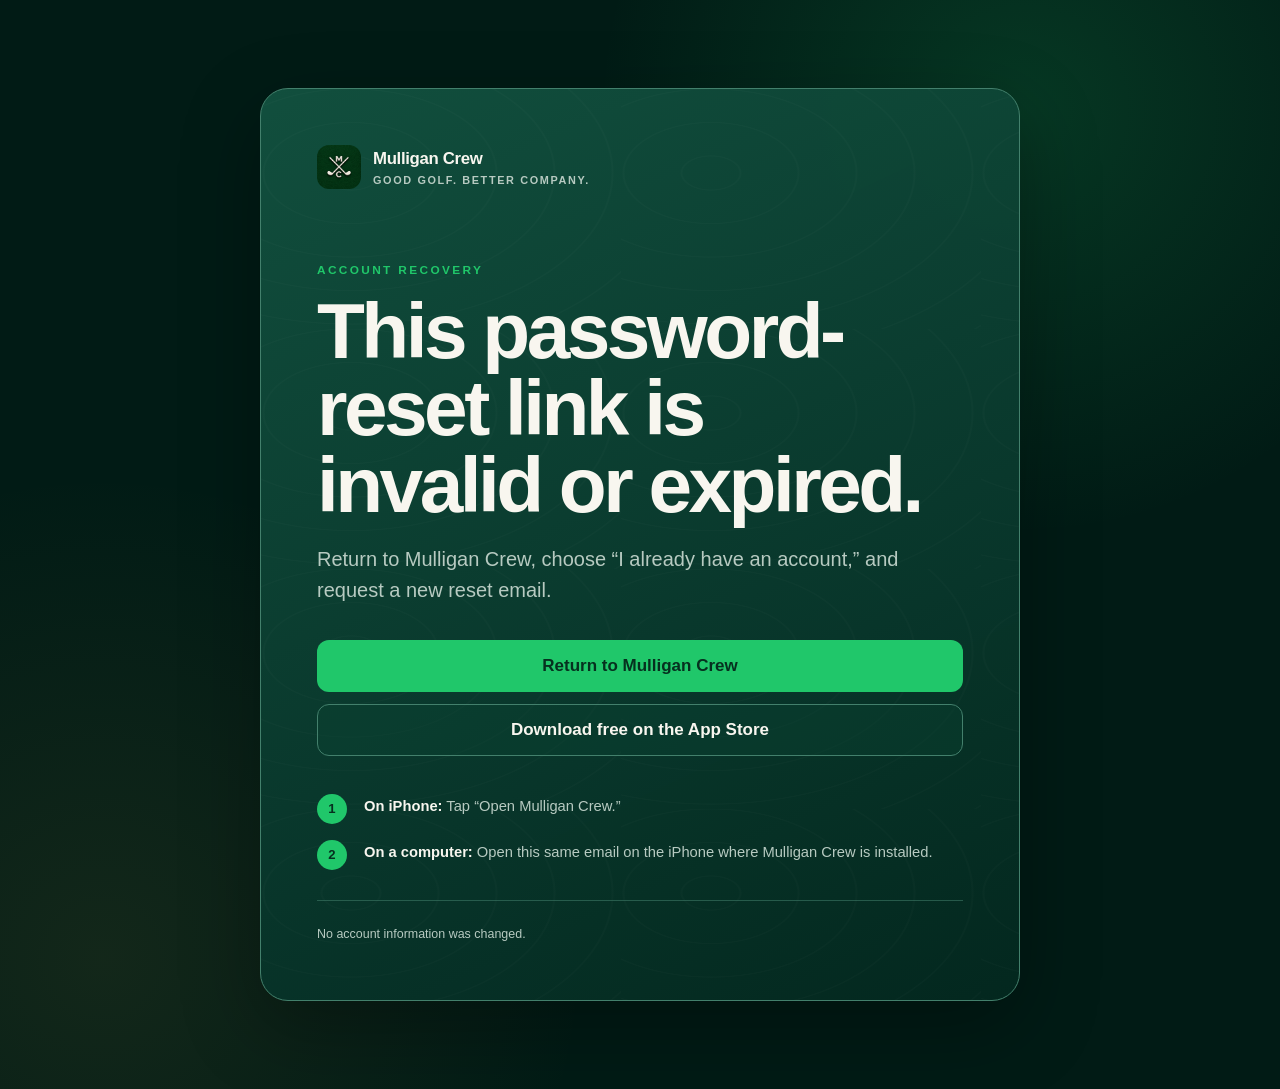
==== reset-password/index.html @ c847ba89 "Add password recovery universal link" ====
<!doctype html>
<html lang="en">
<head>
  <meta charset="utf-8" />
  <meta name="viewport" content="width=device-width, initial-scale=1" />
  <title>Reset your password — Mulligan Crew</title>
  <meta name="description" content="Open your secure Mulligan Crew password-recovery link in the iPhone app." />
  <meta name="theme-color" content="#03271F" />
  <meta name="robots" content="noindex,nofollow" />
  <link rel="icon" href="/assets/brand-tile.png" />
  <link rel="apple-touch-icon" href="/assets/brand-tile.png" />
  <link rel="stylesheet" href="/assets/site.css?v=20261125-1" />
  <script defer src="/assets/password-reset.js?v=20261125-1"></script>
</head>
<body class="invite-page">
  <main class="invite-shell">
    <section class="invite-card" aria-labelledby="reset-title">
      <a class="brand invite-brand" href="/" aria-label="Mulligan Crew home">
        <img src="/assets/brand-tile.png" width="52" height="52" alt="" />
        <span>
          <strong>Mulligan Crew</strong>
          <small>Good golf. Better company.</small>
        </span>
      </a>

      <div class="invite-copy">
        <p class="eyebrow">Account recovery</p>
        <h1 id="reset-title">Choose a new password in Mulligan Crew.</h1>
        <p class="lede" id="reset-description">For your security, finish this reset in the Mulligan Crew app on your iPhone.</p>
      </div>

      <div class="invite-actions">
        <a class="button-primary invite-button" id="open-app" href="mulligan-crew:///reset-password">Open Mulligan Crew</a>
        <a class="button-secondary invite-button" href="https://apps.apple.com/us/app/mulligan-crew/id6759926474">Download free on the App Store</a>
      </div>

      <div class="invite-steps" aria-label="How to reset your password">
        <div><span>1</span><p><strong>On iPhone:</strong> Tap “Open Mulligan Crew.”</p></div>
        <div><span>2</span><p><strong>On a computer:</strong> Open this same email on the iPhone where Mulligan Crew is installed.</p></div>
      </div>

      <p class="invite-note" id="reset-note">This recovery link is temporary and is handled only on your device.</p>
    </section>
  </main>
</body>
</html>
---- assets/site.css ----
:root {
  --clubhouse-950: #03271f;
  --course-1000: #011b15;
  --surface-green: #0b4333;
  --surface-pressed: #12513f;
  --line-green: #39705f;
  --outline-strong: #43806c;
  --action: #20c76a;
  --action-pressed: #17aa58;
  --action-dark: #06301f;
  --cream: #f5f0e5;
  --scorecard: #fffdf8;
  --ink: #12231c;
  --muted-light: #5a6861;
  --text-primary: #f8f6ef;
  --text-secondary: #b7cac1;
  --gold: #c9a34a;
  --warning: #e4a63a;
  --danger: #d95b57;
  --page: min(1180px, calc(100% - 40px));
  --shadow: 0 26px 80px rgba(0, 0, 0, 0.3);
}

*, *::before, *::after { box-sizing: border-box; }
html { scroll-behavior: smooth; scroll-padding-top: 92px; }
body {
  margin: 0;
  background: var(--course-1000);
  color: var(--text-primary);
  font-family: -apple-system, BlinkMacSystemFont, "SF Pro Display", "SF Pro Text", "Helvetica Neue", Arial, sans-serif;
  font-size: 17px;
  line-height: 1.55;
  overflow-x: hidden;
  -webkit-font-smoothing: antialiased;
}
img { display: block; max-width: 100%; height: auto; }
a { color: inherit; }
button, a { -webkit-tap-highlight-color: transparent; }

.invite-page {
  min-height: 100vh;
  background:
    radial-gradient(circle at 80% 10%, rgba(32, 199, 106, 0.17), transparent 30%),
    radial-gradient(circle at 8% 88%, rgba(201, 163, 74, 0.09), transparent 32%),
    var(--course-1000);
}
.invite-shell {
  width: min(760px, calc(100% - 32px));
  min-height: 100vh;
  margin: 0 auto;
  padding: clamp(32px, 8vw, 88px) 0;
  display: grid;
  place-items: center;
}
.invite-card {
  position: relative;
  width: 100%;
  overflow: hidden;
  padding: clamp(26px, 6vw, 56px);
  border: 1px solid var(--outline-strong);
  border-radius: 28px;
  background: linear-gradient(155deg, rgba(18, 81, 63, 0.96), rgba(3, 39, 31, 0.98));
  box-shadow: var(--shadow);
}
.invite-card::after {
  content: "";
  position: absolute;
  inset: 0;
  pointer-events: none;
  opacity: 0.12;
  background-image: repeating-radial-gradient(ellipse at 25% 35%, transparent 0 28px, rgba(183, 202, 193, 0.18) 29px 30px, transparent 31px 58px);
  background-size: 360px 240px;
}
.invite-card > * { position: relative; z-index: 1; }
.invite-brand { align-items: center; margin-bottom: clamp(42px, 8vw, 72px); }
.invite-brand img { width: 52px; height: 52px; }
.invite-brand span { display: flex; flex-direction: column; }
.invite-brand strong { font-size: 1.05rem; letter-spacing: -0.02em; }
.invite-brand small { color: var(--text-secondary); font-size: 0.68rem; font-weight: 720; letter-spacing: 0.15em; text-transform: uppercase; }
.invite-copy h1 {
  max-width: 610px;
  margin-bottom: 20px;
  font-size: clamp(2.45rem, 9vw, 4.9rem);
  line-height: 0.98;
}
.invite-copy .lede { margin-bottom: 0; }
.invite-code-wrap {
  margin: 34px 0 0;
  padding: 20px 22px;
  border: 1px solid rgba(67, 128, 108, 0.85);
  border-radius: 16px;
  background: rgba(1, 27, 21, 0.62);
}
.invite-code-wrap span { display: block; color: var(--text-secondary); font-size: 0.76rem; font-weight: 720; letter-spacing: 0.11em; text-transform: uppercase; }
.invite-code-wrap strong { display: block; margin-top: 5px; color: var(--cream); font-size: clamp(1.65rem, 6vw, 2.45rem); letter-spacing: 0.11em; }
.invite-actions { margin-top: 34px; display: grid; grid-template-columns: 1fr; gap: 12px; }
.invite-button { width: 100%; min-height: 58px; text-align: center; }
.invite-steps { margin-top: 38px; display: grid; gap: 16px; }
.invite-steps > div { display: grid; grid-template-columns: 34px 1fr; gap: 13px; align-items: start; }
.invite-steps span { width: 30px; height: 30px; display: grid; place-items: center; border-radius: 50%; color: var(--action-dark); background: var(--action); font-size: 0.82rem; font-weight: 800; }
.invite-steps p { margin: 1px 0 0; color: var(--text-secondary); font-size: 0.92rem; }
.invite-steps strong { color: var(--text-primary); }
.invite-note { margin: 30px 0 0; padding-top: 24px; border-top: 1px solid rgba(67, 128, 108, 0.55); color: var(--text-secondary); font-size: 0.78rem; }

.skip-link {
  position: fixed;
  top: 10px;
  left: 10px;
  z-index: 1000;
  padding: 12px 16px;
  border-radius: 10px;
  background: var(--cream);
  color: var(--ink);
  transform: translateY(-150%);
}
.skip-link:focus { transform: translateY(0); }

:focus-visible {
  outline: 3px solid var(--action);
  outline-offset: 3px;
}

.site-nav {
  position: sticky;
  top: 0;
  z-index: 100;
  min-height: 76px;
  border-bottom: 1px solid rgba(67, 128, 108, 0.36);
  background: rgba(1, 27, 21, 0.94);
  backdrop-filter: blur(18px);
}
.nav-inner {
  width: var(--page);
  min-height: 76px;
  margin: 0 auto;
  display: flex;
  align-items: center;
  justify-content: space-between;
  gap: 24px;
}
.brand {
  display: inline-flex;
  align-items: center;
  gap: 12px;
  text-decoration: none;
  font-size: 1.02rem;
  font-weight: 760;
  letter-spacing: -0.02em;
  white-space: nowrap;
}
.brand img {
  width: 44px;
  height: 44px;
  border-radius: 12px;
}
.nav-links {
  display: flex;
  align-items: center;
  gap: 28px;
}
.nav-links > a {
  color: var(--text-secondary);
  font-size: 0.86rem;
  font-weight: 640;
  text-decoration: none;
}
.nav-links > a:hover { color: var(--text-primary); }
.nav-cta,
.button-primary,
.button-secondary {
  min-height: 52px;
  display: inline-flex;
  align-items: center;
  justify-content: center;
  border-radius: 12px;
  padding: 0 22px;
  font-weight: 760;
  text-decoration: none;
  transition: background 160ms ease, border-color 160ms ease, transform 160ms ease;
}
.nav-cta,
.button-primary {
  color: var(--action-dark) !important;
  background: var(--action);
}
.nav-cta { min-height: 44px; padding-inline: 18px; }
.nav-cta:hover,
.button-primary:hover { background: var(--action-pressed); transform: translateY(-1px); }
.button-secondary {
  border: 1px solid var(--outline-strong);
  color: var(--text-primary);
  background: rgba(11, 67, 51, 0.34);
}
.button-secondary:hover { border-color: var(--action); background: rgba(18, 81, 63, 0.62); }

.eyebrow {
  margin: 0 0 14px;
  color: var(--action);
  font-size: 0.74rem;
  font-weight: 800;
  letter-spacing: 0.2em;
  text-transform: uppercase;
}
h1, h2, h3, p { margin-top: 0; }
h1, h2, h3 {
  letter-spacing: -0.045em;
  text-wrap: balance;
}
h1 {
  margin-bottom: 24px;
  font-size: clamp(3.2rem, 7vw, 6.6rem);
  line-height: 0.96;
  font-weight: 790;
}
h2 {
  margin-bottom: 20px;
  font-size: clamp(2.35rem, 5vw, 4.4rem);
  line-height: 1;
  font-weight: 770;
}
h3 {
  margin-bottom: 10px;
  font-size: 1.35rem;
  line-height: 1.15;
}
.lede {
  max-width: 650px;
  color: var(--text-secondary);
  font-size: clamp(1.05rem, 2vw, 1.25rem);
}

.hero {
  position: relative;
  min-height: calc(100vh - 76px);
  overflow: hidden;
  background:
    radial-gradient(circle at 86% 14%, rgba(32, 199, 106, 0.16), transparent 28%),
    radial-gradient(circle at 3% 70%, rgba(201, 163, 74, 0.07), transparent 28%),
    var(--course-1000);
}
.hero::before,
.story-panel::before,
.final-cta::before {
  content: "";
  position: absolute;
  inset: 0;
  pointer-events: none;
  opacity: 0.19;
  background-image:
    repeating-radial-gradient(ellipse at 20% 40%, transparent 0 28px, rgba(183, 202, 193, 0.14) 29px 30px, transparent 31px 56px),
    repeating-radial-gradient(ellipse at 85% 72%, transparent 0 34px, rgba(183, 202, 193, 0.11) 35px 36px, transparent 37px 68px);
  background-size: 330px 220px, 420px 290px;
}
.hero-inner {
  position: relative;
  z-index: 1;
  width: var(--page);
  min-height: calc(100vh - 76px);
  margin: 0 auto;
  padding: 88px 0 84px;
  display: grid;
  grid-template-columns: minmax(0, 1.04fr) minmax(380px, 0.96fr);
  align-items: center;
  gap: clamp(40px, 7vw, 100px);
}
.hero-copy { max-width: 700px; }
.hero-actions { display: flex; align-items: center; flex-wrap: wrap; gap: 12px; margin-top: 32px; }
.platform-note { margin-top: 20px; color: var(--text-secondary); font-size: 0.82rem; }
.hero-art {
  position: relative;
  height: 650px;
  min-height: 650px;
  display: grid;
  place-items: center;
}
.hero-photo {
  position: absolute;
  width: 88%;
  height: 76%;
  right: -6%;
  top: 12%;
  object-fit: cover;
  border: 1px solid var(--line-green);
  border-radius: 26px;
  filter: saturate(0.78) brightness(0.58);
}
.hero-screen {
  position: relative;
  z-index: 2;
  width: min(390px, 78%);
  border-radius: 24px;
  box-shadow: var(--shadow);
  transform: rotate(1.6deg);
}
.hero-screen.secondary {
  position: absolute;
  z-index: 1;
  width: min(330px, 66%);
  right: -3%;
  bottom: 1%;
  transform: rotate(4deg);
  opacity: 0.82;
}

.promise {
  border-block: 1px solid rgba(67, 128, 108, 0.42);
  background: var(--clubhouse-950);
}
.promise-grid {
  width: var(--page);
  margin: 0 auto;
  display: grid;
  grid-template-columns: repeat(3, 1fr);
}
.promise-item {
  min-height: 170px;
  padding: 40px;
  display: flex;
  flex-direction: column;
  justify-content: center;
  border-right: 1px solid rgba(67, 128, 108, 0.42);
}
.promise-item:last-child { border-right: 0; }
.promise-number {
  color: var(--action);
  font-size: 0.72rem;
  font-weight: 800;
  letter-spacing: 0.18em;
}
.promise-item strong { margin-top: 10px; font-size: 1.25rem; letter-spacing: -0.025em; }
.promise-item span:last-child { margin-top: 6px; color: var(--text-secondary); font-size: 0.92rem; }

.section { padding: 112px 0; }
.section-inner { width: var(--page); margin: 0 auto; }
.section-heading { max-width: 760px; margin-bottom: 60px; }
.section-heading .lede { max-width: 620px; }
.split-section {
  display: grid;
  grid-template-columns: minmax(0, 0.9fr) minmax(420px, 1.1fr);
  gap: clamp(48px, 8vw, 112px);
  align-items: center;
}
.split-section.reverse .split-copy { order: 2; }
.split-section.reverse .screen-stage { order: 1; }
.split-copy { max-width: 580px; }
.split-copy p { color: var(--text-secondary); }
.feature-list {
  margin: 30px 0 0;
  padding: 0;
  list-style: none;
  display: grid;
  gap: 20px;
}
.feature-list li {
  position: relative;
  padding-left: 28px;
  color: var(--text-secondary);
}
.feature-list li::before {
  content: "";
  position: absolute;
  left: 0;
  top: 0.55em;
  width: 10px;
  height: 10px;
  border: 2px solid var(--action);
  border-radius: 50%;
}
.feature-list strong { display: block; margin-bottom: 2px; color: var(--text-primary); }
.screen-stage {
  position: relative;
  min-height: 720px;
  border: 1px solid rgba(67, 128, 108, 0.5);
  border-radius: 26px;
  background:
    radial-gradient(circle at 50% 30%, rgba(32, 199, 106, 0.12), transparent 34%),
    var(--clubhouse-950);
  overflow: hidden;
}
.product-screen {
  position: absolute;
  width: min(320px, 58%);
  border-radius: 22px;
  box-shadow: var(--shadow);
}
.product-screen.primary { left: 8%; top: 7%; z-index: 2; }
.product-screen.secondary { right: 7%; bottom: 7%; z-index: 1; opacity: 0.9; }
.screen-caption {
  position: absolute;
  z-index: 4;
  right: 7%;
  top: 7%;
  max-width: 230px;
  padding: 14px 16px;
  border: 1px solid var(--line-green);
  border-radius: 12px;
  background: rgba(1, 27, 21, 0.9);
  color: var(--text-secondary);
  font-size: 0.82rem;
}
.section-contrast { background: var(--clubhouse-950); }

.depth-grid {
  margin-top: 70px;
  display: grid;
  grid-template-columns: repeat(3, 1fr);
  gap: 18px;
}
.depth-card {
  padding: 26px;
  border: 1px solid var(--line-green);
  border-radius: 16px;
  background: rgba(11, 67, 51, 0.4);
}
.depth-card .kicker { color: var(--action); font-size: 0.72rem; font-weight: 800; letter-spacing: 0.16em; text-transform: uppercase; }
.depth-card h3 { margin-top: 12px; }
.depth-card p { margin-bottom: 0; color: var(--text-secondary); font-size: 0.92rem; }

.story-panel {
  position: relative;
  overflow: hidden;
  border-radius: 28px;
  background: var(--cream);
  color: var(--ink);
}
.story-inner {
  position: relative;
  z-index: 1;
  padding: clamp(42px, 7vw, 84px);
  display: grid;
  grid-template-columns: minmax(0, 0.78fr) minmax(360px, 1.22fr);
  gap: 60px;
  align-items: center;
}
.story-copy .eyebrow { color: #0d7b43; }
.story-copy p { color: var(--muted-light); }
.story-screen {
  width: min(420px, 100%);
  margin: 0 auto;
  border-radius: 24px;
  box-shadow: 0 24px 70px rgba(18, 35, 28, 0.2);
}

.demo-card {
  display: grid;
  grid-template-columns: 0.82fr 1.18fr;
  gap: 0;
  overflow: hidden;
  border: 1px solid var(--line-green);
  border-radius: 28px;
  background: var(--surface-green);
}
.demo-copy { padding: clamp(40px, 6vw, 78px); }
.demo-copy p { color: var(--text-secondary); }
.demo-photo-wrap { position: relative; min-height: 500px; }
.demo-photo-wrap::after { content: ""; position: absolute; inset: 0; background: linear-gradient(90deg, var(--surface-green), transparent 55%); }
.demo-photo { width: 100%; height: 100%; object-fit: cover; filter: saturate(0.85); }

.origin {
  display: grid;
  grid-template-columns: 0.78fr 1.22fr;
  gap: 64px;
  align-items: start;
}
.origin-stamp {
  padding: 28px;
  border-left: 3px solid var(--gold);
  color: var(--text-secondary);
}
.origin-stamp strong { display: block; margin-bottom: 10px; color: var(--gold); font-size: 0.75rem; letter-spacing: 0.18em; text-transform: uppercase; }
.origin-copy p { color: var(--text-secondary); max-width: 690px; }

.final-cta {
  position: relative;
  overflow: hidden;
  padding: 100px 20px;
  text-align: center;
  border-block: 1px solid var(--line-green);
  background: var(--surface-green);
}
.final-cta-inner { position: relative; z-index: 1; max-width: 830px; margin: 0 auto; }
.final-cta p { max-width: 620px; margin: 0 auto 30px; color: var(--text-secondary); }

.site-footer { background: var(--course-1000); }
.footer-inner {
  width: var(--page);
  margin: 0 auto;
  padding: 62px 0 42px;
  display: grid;
  grid-template-columns: 1.2fr 0.8fr;
  gap: 48px;
}
.footer-brand p { max-width: 520px; margin: 18px 0 0; color: var(--text-secondary); font-size: 0.9rem; }
.footer-links { display: grid; grid-template-columns: repeat(2, minmax(120px, 1fr)); gap: 10px 28px; align-content: start; }
.footer-links a { color: var(--text-secondary); font-size: 0.9rem; text-underline-offset: 3px; }
.footer-meta {
  width: var(--page);
  margin: 0 auto;
  padding: 24px 0 34px;
  display: flex;
  justify-content: space-between;
  gap: 24px;
  border-top: 1px solid rgba(67, 128, 108, 0.38);
  color: var(--text-secondary);
  font-size: 0.78rem;
}

/* Support */
.support-hero {
  padding: 88px 0 68px;
  border-bottom: 1px solid var(--line-green);
  background: linear-gradient(145deg, var(--clubhouse-950), var(--course-1000));
}
.support-hero .section-inner { max-width: 880px; }
.support-main { width: min(880px, calc(100% - 40px)); margin: 0 auto; padding: 72px 0 100px; }
.support-contact {
  padding: 26px;
  margin-bottom: 26px;
  border-radius: 16px;
  background: var(--action);
  color: var(--action-dark);
}
.support-contact strong { display: block; font-size: 1.15rem; }
.support-contact a { font-weight: 760; }
.support-card {
  padding: 28px;
  margin: 16px 0;
  border: 1px solid var(--line-green);
  border-radius: 16px;
  background: rgba(11, 67, 51, 0.55);
}
.support-card h2 { margin-bottom: 8px; font-size: 1.35rem; }
.support-card p { margin-bottom: 0; color: var(--text-secondary); }

[data-reveal] { opacity: 0; transform: translateY(12px); transition: opacity 500ms ease, transform 500ms ease; }
[data-reveal].is-visible { opacity: 1; transform: none; }

@media (max-width: 960px) {
  .nav-links > a:not(.nav-cta) { display: none; }
  .hero-inner { grid-template-columns: 1fr; padding-top: 72px; }
  .hero-copy { max-width: 760px; }
  .hero-art { height: 610px; min-height: 610px; }
  .hero-photo { width: 74%; right: 2%; }
  .split-section, .story-inner, .origin { grid-template-columns: 1fr; }
  .split-section.reverse .split-copy, .split-section.reverse .screen-stage { order: initial; }
  .split-copy { max-width: 700px; }
  .screen-stage { min-height: 670px; }
  .story-copy { max-width: 680px; }
  .story-screen { width: min(430px, 90%); }
  .demo-card { grid-template-columns: 1fr; }
  .demo-photo-wrap { min-height: 380px; }
  .demo-photo-wrap::after { background: linear-gradient(180deg, var(--surface-green), transparent 45%); }
}

@media (max-width: 720px) {
  :root { --page: min(100% - 40px, 1180px); }
  body { font-size: 16px; }
  .site-nav, .nav-inner { min-height: 68px; }
  .brand span { display: none; }
  .brand img { width: 42px; height: 42px; }
  .nav-cta { font-size: 0.84rem; }
  .hero { min-height: auto; }
  .hero-inner { min-height: auto; padding: 64px 0 70px; gap: 32px; }
  h1 { font-size: clamp(3rem, 15vw, 5rem); }
  .hero-art { height: 490px; min-height: 490px; }
  .hero-photo { width: 94%; height: 74%; right: -15%; }
  .hero-screen { width: 72%; transform: rotate(1deg); }
  .hero-screen.secondary { width: 58%; right: -4%; }
  .hero-actions { align-items: stretch; flex-direction: column; }
  .hero-actions a { width: 100%; }
  .promise-grid { grid-template-columns: 1fr; }
  .promise-item { min-height: 0; padding: 28px 4px; border-right: 0; border-bottom: 1px solid rgba(67, 128, 108, 0.42); }
  .promise-item:last-child { border-bottom: 0; }
  .section { padding: 72px 0; }
  .section-heading { margin-bottom: 42px; }
  .split-section { grid-template-columns: 1fr; gap: 38px; }
  .screen-stage {
    min-height: 590px;
    margin-inline: -4px;
    overflow-x: auto;
    scroll-snap-type: x mandatory;
  }
  .product-screen { width: 78%; scroll-snap-align: center; }
  .product-screen.primary { left: 7%; top: 6%; }
  .product-screen.secondary { right: -33%; bottom: 4%; }
  .screen-caption { display: none; }
  .depth-grid { grid-template-columns: 1fr; margin-top: 46px; }
  .story-inner { padding: 40px 24px; grid-template-columns: 1fr; gap: 28px; }
  .story-screen { width: 92%; }
  .demo-photo-wrap { min-height: 310px; }
  .origin { gap: 32px; }
  .final-cta { padding: 74px 20px; }
  .footer-inner { grid-template-columns: 1fr; padding-top: 46px; }
  .footer-meta { flex-direction: column; }
}

@media (prefers-reduced-motion: reduce) {
  html { scroll-behavior: auto; }
  *, *::before, *::after { transition-duration: 0.01ms !important; animation-duration: 0.01ms !important; animation-iteration-count: 1 !important; }
  [data-reveal] { opacity: 1; transform: none; }
}
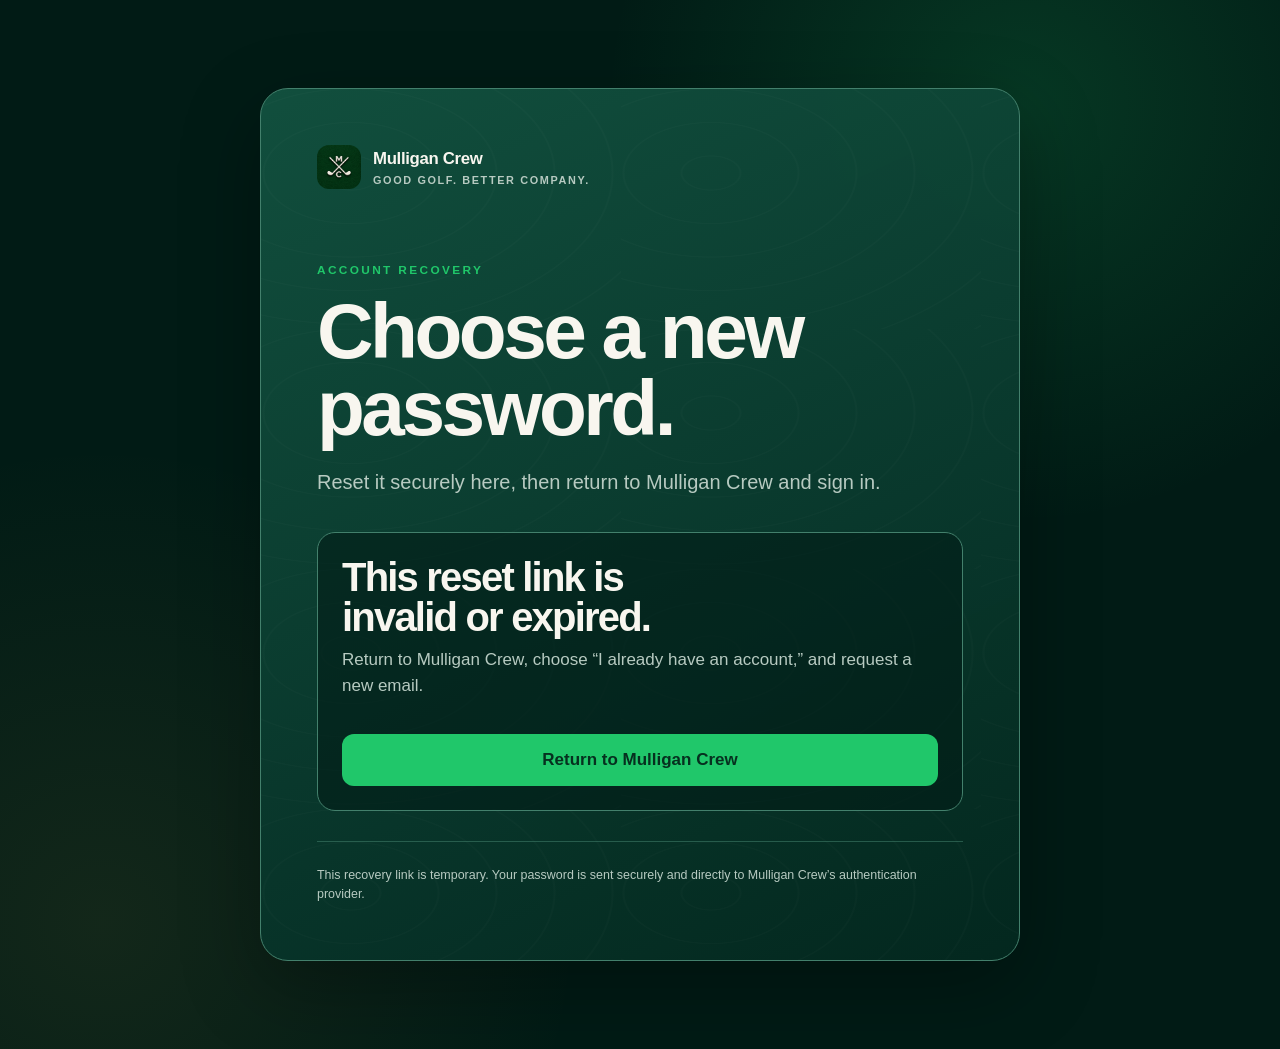
==== commit a4b158cf: "Reset account passwords on the recovery website" ====
--- a/reset-password/index.html
+++ b/reset-password/index.html
@@ -4,13 +4,14 @@
   <meta charset="utf-8" />
   <meta name="viewport" content="width=device-width, initial-scale=1" />
   <title>Reset your password — Mulligan Crew</title>
-  <meta name="description" content="Open your secure Mulligan Crew password-recovery link in the iPhone app." />
+  <meta name="description" content="Securely choose a new password for your Mulligan Crew account." />
   <meta name="theme-color" content="#03271F" />
   <meta name="robots" content="noindex,nofollow" />
+  <meta name="referrer" content="no-referrer" />
   <link rel="icon" href="/assets/brand-tile.png" />
   <link rel="apple-touch-icon" href="/assets/brand-tile.png" />
-  <link rel="stylesheet" href="/assets/site.css?v=20261125-1" />
-  <script defer src="/assets/password-reset.js?v=20261125-1"></script>
+  <link rel="stylesheet" href="/assets/site.css?v=20261125-2" />
+  <script defer src="/assets/password-reset.js?v=20261125-2"></script>
 </head>
 <body class="invite-page">
   <main class="invite-shell">
@@ -25,21 +26,47 @@
 
       <div class="invite-copy">
         <p class="eyebrow">Account recovery</p>
-        <h1 id="reset-title">Choose a new password in Mulligan Crew.</h1>
-        <p class="lede" id="reset-description">For your security, finish this reset in the Mulligan Crew app on your iPhone.</p>
+        <h1 id="reset-title">Choose a new password.</h1>
+        <p class="lede" id="reset-description">Reset it securely here, then return to Mulligan Crew and sign in.</p>
       </div>
 
-      <div class="invite-actions">
-        <a class="button-primary invite-button" id="open-app" href="mulligan-crew:///reset-password">Open Mulligan Crew</a>
-        <a class="button-secondary invite-button" href="https://apps.apple.com/us/app/mulligan-crew/id6759926474">Download free on the App Store</a>
+      <form class="reset-form" id="password-reset-form" novalidate>
+        <div class="reset-field">
+          <label for="new-password">New password</label>
+          <input id="new-password" name="new-password" type="password" minlength="6" autocomplete="new-password" required placeholder="At least 6 characters" />
+        </div>
+        <div class="reset-field">
+          <label for="confirm-password">Confirm new password</label>
+          <input id="confirm-password" name="confirm-password" type="password" minlength="6" autocomplete="new-password" required placeholder="Enter it again" />
+        </div>
+        <p class="reset-status" id="reset-status" role="status" aria-live="polite"></p>
+        <button class="button-primary invite-button reset-submit" id="reset-submit" type="submit">Save new password</button>
+      </form>
+
+      <div class="reset-result" id="reset-success" hidden>
+        <div class="reset-result-icon" aria-hidden="true">✓</div>
+        <h2>Password updated.</h2>
+        <p>Your new password is ready. Return to Mulligan Crew and sign in.</p>
+        <div class="invite-actions">
+          <a class="button-primary invite-button" href="mulligan-crew:///">Open Mulligan Crew</a>
+          <a class="button-secondary invite-button" href="https://apps.apple.com/us/app/mulligan-crew/id6759926474">View on the App Store</a>
+        </div>
+      </div>
+
+      <div class="reset-result" id="reset-invalid" hidden>
+        <h2>This reset link is invalid or expired.</h2>
+        <p>Return to Mulligan Crew, choose “I already have an account,” and request a new email.</p>
+        <div class="invite-actions">
+          <a class="button-primary invite-button" href="mulligan-crew:///">Return to Mulligan Crew</a>
+        </div>
       </div>
 
       <div class="invite-steps" aria-label="How to reset your password">
-        <div><span>1</span><p><strong>On iPhone:</strong> Tap “Open Mulligan Crew.”</p></div>
-        <div><span>2</span><p><strong>On a computer:</strong> Open this same email on the iPhone where Mulligan Crew is installed.</p></div>
+        <div><span>1</span><p><strong>Choose a password:</strong> Enter it twice and save.</p></div>
+        <div><span>2</span><p><strong>Return to the app:</strong> Sign in with your email and new password.</p></div>
       </div>
 
-      <p class="invite-note" id="reset-note">This recovery link is temporary and is handled only on your device.</p>
+      <p class="invite-note" id="reset-note">This recovery link is temporary. Your password is sent securely and directly to Mulligan Crew’s authentication provider.</p>
     </section>
   </main>
 </body>
--- a/assets/site.css
+++ b/assets/site.css
@@ -101,6 +101,32 @@
 .invite-steps p { margin: 1px 0 0; color: var(--text-secondary); font-size: 0.92rem; }
 .invite-steps strong { color: var(--text-primary); }
 .invite-note { margin: 30px 0 0; padding-top: 24px; border-top: 1px solid rgba(67, 128, 108, 0.55); color: var(--text-secondary); font-size: 0.78rem; }
+.reset-form { margin-top: 34px; display: grid; gap: 18px; }
+.reset-field { display: grid; gap: 8px; }
+.reset-field label { color: var(--text-primary); font-size: 0.88rem; font-weight: 720; }
+.reset-field input {
+  width: 100%;
+  min-height: 56px;
+  border: 1px solid var(--outline-strong);
+  border-radius: 12px;
+  padding: 0 16px;
+  color: var(--text-primary);
+  background: rgba(1, 27, 21, 0.78);
+  font: inherit;
+  font-size: 1rem;
+}
+.reset-field input::placeholder { color: #88a097; }
+.reset-field input:focus { border-color: var(--action); outline: 3px solid rgba(32, 199, 106, 0.24); }
+.reset-submit { border: 0; cursor: pointer; font: inherit; }
+.reset-submit:disabled { cursor: wait; opacity: 0.68; transform: none; }
+.reset-status { min-height: 1.5em; margin: -2px 0 0; color: var(--text-secondary); font-size: 0.88rem; }
+.reset-status.is-error { color: #ffaaa7; }
+.reset-status.is-success { color: var(--action); }
+.reset-result { margin-top: 34px; padding: 24px; border: 1px solid var(--outline-strong); border-radius: 18px; background: rgba(1, 27, 21, 0.58); }
+.reset-result[hidden], .reset-form[hidden], .invite-steps[hidden] { display: none; }
+.reset-result h2 { margin-bottom: 10px; font-size: clamp(1.75rem, 6vw, 2.5rem); }
+.reset-result p { margin-bottom: 0; color: var(--text-secondary); }
+.reset-result-icon { width: 48px; height: 48px; margin-bottom: 18px; display: grid; place-items: center; border-radius: 50%; color: var(--action-dark); background: var(--action); font-size: 1.4rem; font-weight: 900; }
 
 .skip-link {
   position: fixed;
